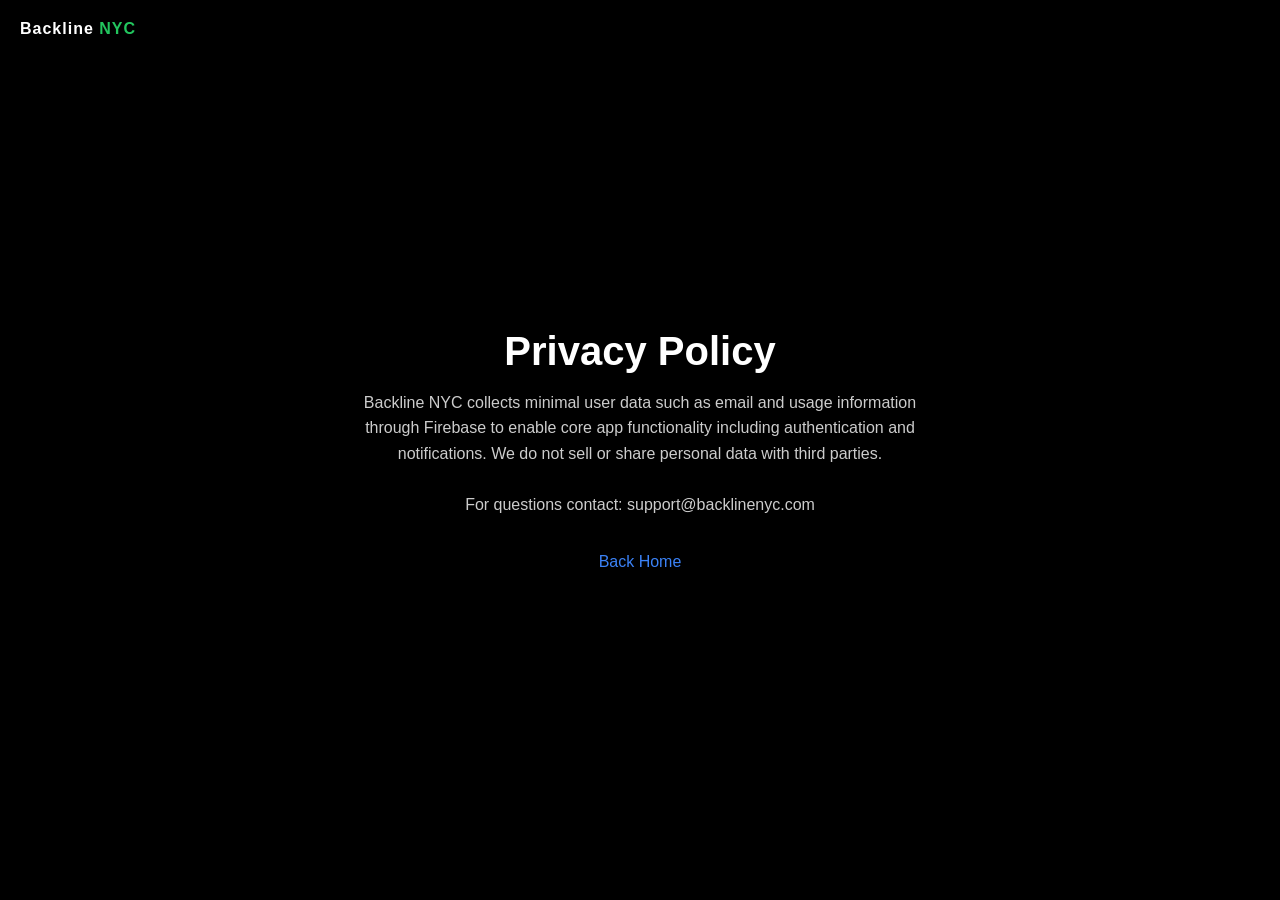
==== privacy.html @ 33d280a6 "Update privacy.html" ====
<!DOCTYPE html>
<html>
<head>
  <title>Privacy Policy - Backline NYC</title>
  <link rel="stylesheet" href="styles.css">
</head>

<body>

  <div class="logo">
    Backline <span class="green">NYC</span>
  </div>

  <div class="center">
    <h1>Privacy Policy</h1>

    <p style="max-width: 600px; opacity: 0.8; line-height: 1.6;">
      Backline NYC collects minimal user data such as email and usage information through Firebase
      to enable core app functionality including authentication and notifications.  
      We do not sell or share personal data with third parties.
      <br><br>
      For questions contact: support@backlinenyc.com
    </p>

    <a href="index.html" style="margin-top: 20px;">Back Home</a>
  </div>

</body>
</html>
---- styles.css ----
body {
  margin: 0;
  font-family: -apple-system, BlinkMacSystemFont, sans-serif;
  background: #000;
  color: #fff;
}

/* Top-left logo */
.logo {
  position: fixed;
  top: 20px;
  left: 20px;
  font-weight: 700;
  letter-spacing: 1px;
}

/* Center content */
.center {
  height: 100vh;
  display: flex;
  justify-content: center;
  align-items: center;
  flex-direction: column;
  text-align: center;
}

/* Title */
h1 {
  font-size: 40px;
  margin: 0;
}

/* Accent colors */
.blue { color: #3b82f6; }
.red { color: #ef4444; }
.yellow { color: #facc15; }
.green { color: #22c55e; }

/* Links */
a {
  color: #3b82f6;
  text-decoration: none;
}

a:hover {
  text-decoration: underline;
}

/* Small footer nav */
.nav {
  position: fixed;
  bottom: 20px;
  left: 20px;
}
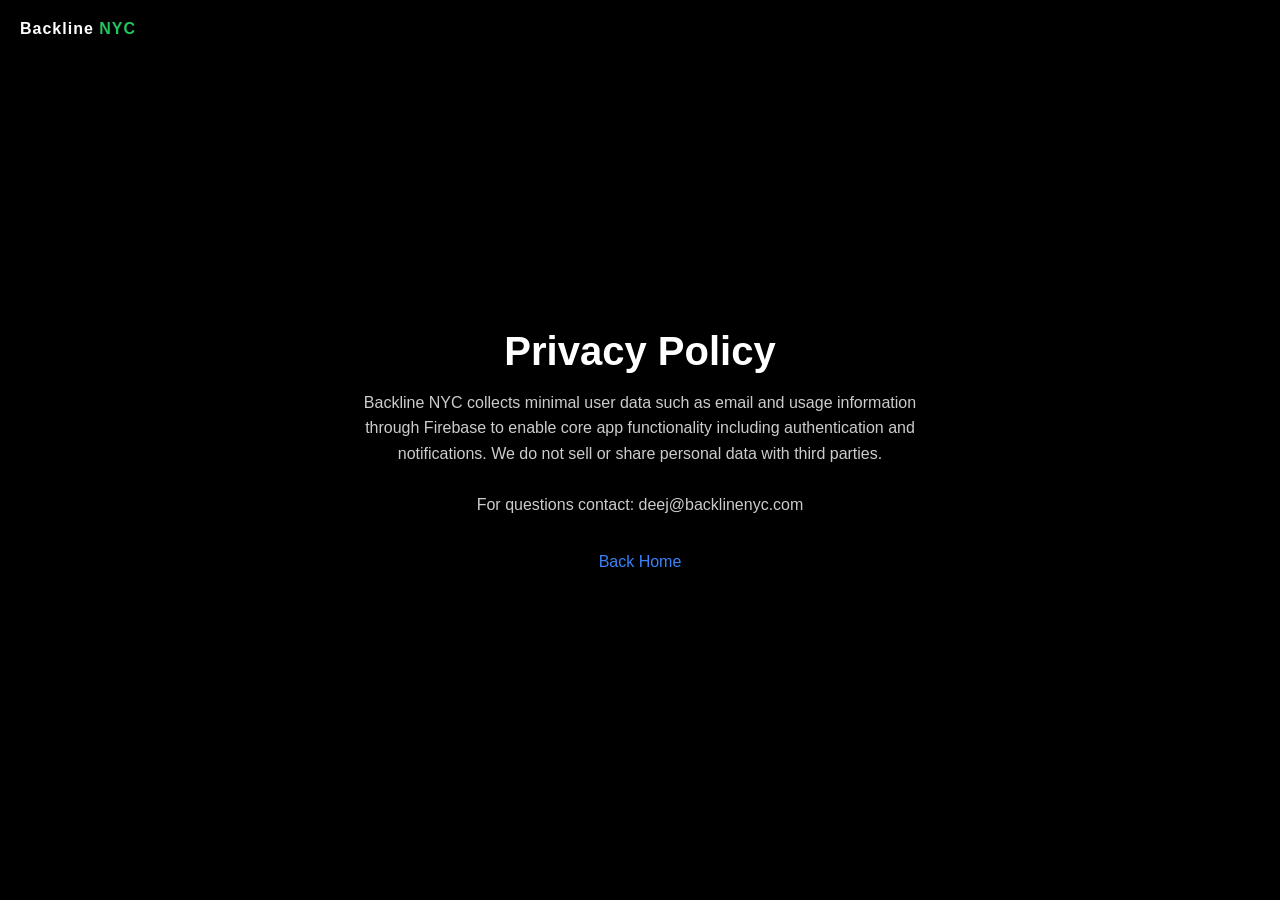
==== commit 577ed260: "Update privacy.html" ====
--- a/privacy.html
+++ b/privacy.html
@@ -19,7 +19,7 @@
       to enable core app functionality including authentication and notifications.  
       We do not sell or share personal data with third parties.
       <br><br>
-      For questions contact: support@backlinenyc.com
+      For questions contact: deej@backlinenyc.com
     </p>
 
     <a href="index.html" style="margin-top: 20px;">Back Home</a>
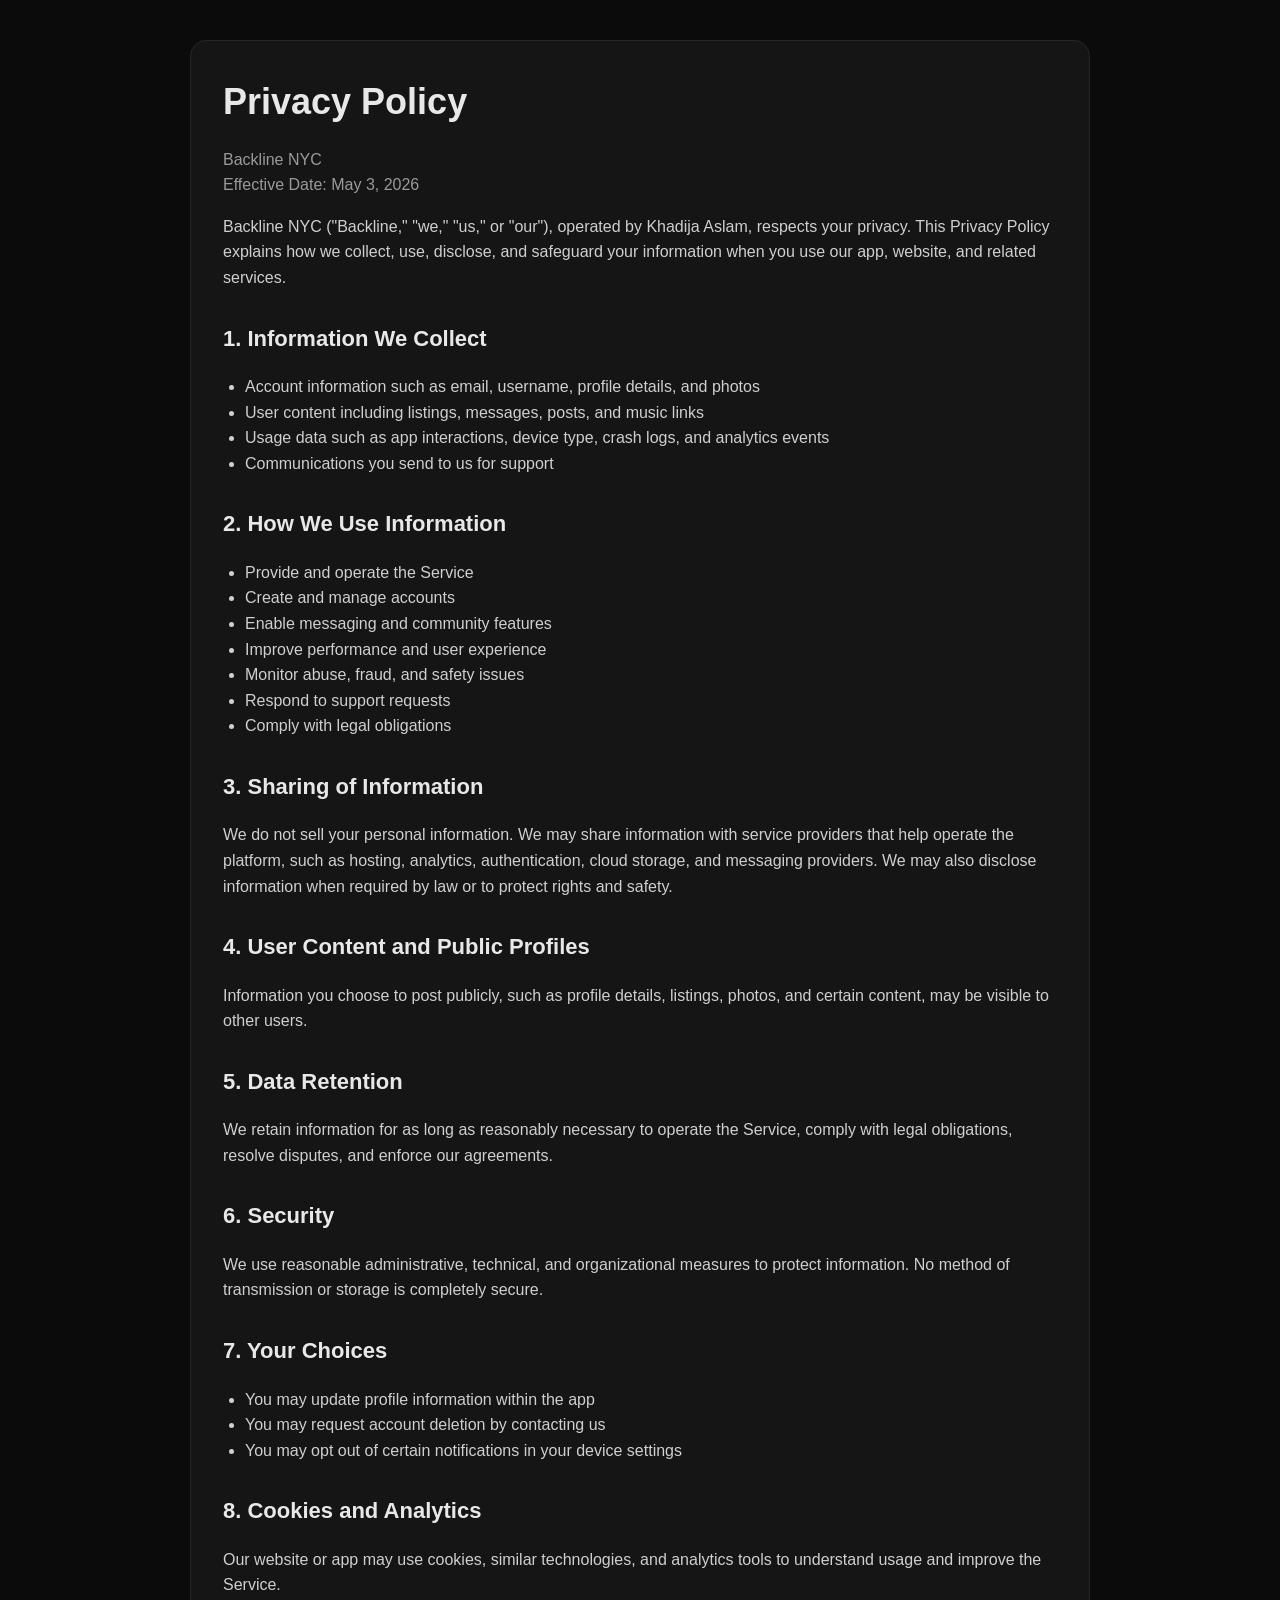
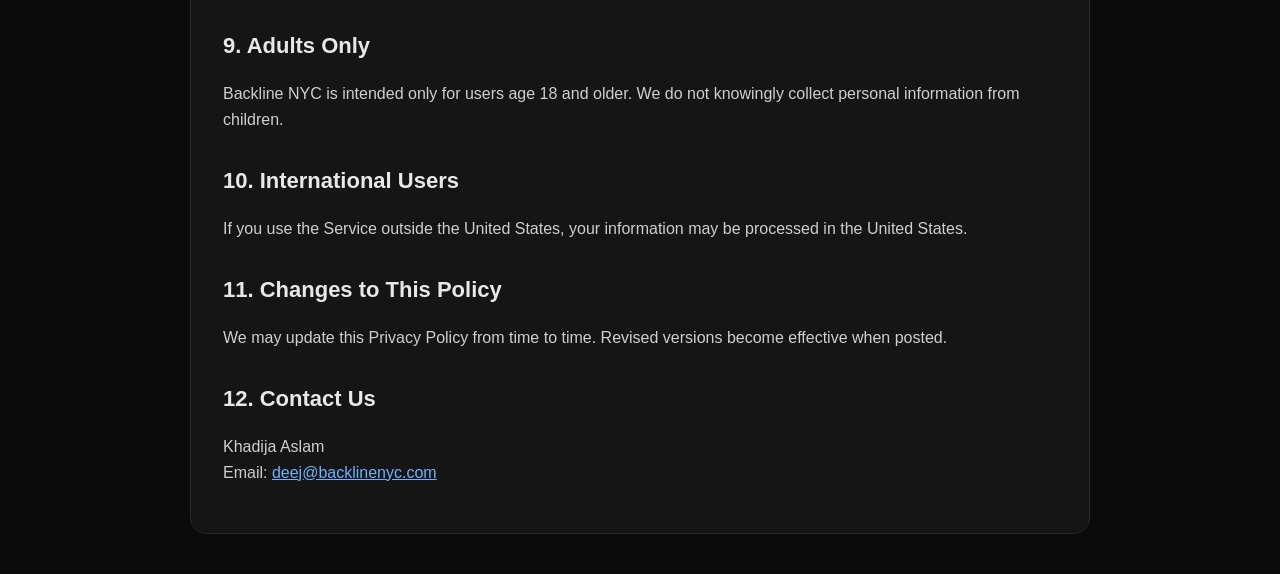
==== commit e4493206: "Update privacy.html" ====
--- a/privacy.html
+++ b/privacy.html
@@ -1,29 +1,42 @@
 <!DOCTYPE html>
-<html>
+<html lang="en">
 <head>
-  <title>Privacy Policy - Backline NYC</title>
-  <link rel="stylesheet" href="styles.css">
+<meta charset="UTF-8">
+<meta name="viewport" content="width=device-width, initial-scale=1.0">
+<title>Backline NYC Privacy Policy</title>
+<style>
+body{margin:0;font-family:-apple-system,BlinkMacSystemFont,'Segoe UI',Roboto,sans-serif;background:#0b0b0b;color:#e8e8e8;line-height:1.6}.container{max-width:900px;margin:0 auto;padding:40px 20px}.card{background:#151515;border:1px solid #262626;border-radius:16px;padding:32px}h1{font-size:36px;margin:0 0 8px}h2{font-size:22px;margin-top:30px}p,li{font-size:16px;color:#cfcfcf}.muted{color:#9a9a9a}a{color:#6db3ff}ul{padding-left:22px}
+</style>
 </head>
-
 <body>
-
-  <div class="logo">
-    Backline <span class="green">NYC</span>
-  </div>
-
-  <div class="center">
-    <h1>Privacy Policy</h1>
-
-    <p style="max-width: 600px; opacity: 0.8; line-height: 1.6;">
-      Backline NYC collects minimal user data such as email and usage information through Firebase
-      to enable core app functionality including authentication and notifications.  
-      We do not sell or share personal data with third parties.
-      <br><br>
-      For questions contact: deej@backlinenyc.com
-    </p>
-
-    <a href="index.html" style="margin-top: 20px;">Back Home</a>
-  </div>
-
+<div class="container"><div class="card">
+<h1>Privacy Policy</h1>
+<p class="muted">Backline NYC<br>Effective Date: May 3, 2026</p>
+<p>Backline NYC ("Backline," "we," "us," or "our"), operated by Khadija Aslam, respects your privacy. This Privacy Policy explains how we collect, use, disclose, and safeguard your information when you use our app, website, and related services.</p>
+<h2>1. Information We Collect</h2>
+<ul><li>Account information such as email, username, profile details, and photos</li><li>User content including listings, messages, posts, and music links</li><li>Usage data such as app interactions, device type, crash logs, and analytics events</li><li>Communications you send to us for support</li></ul>
+<h2>2. How We Use Information</h2>
+<ul><li>Provide and operate the Service</li><li>Create and manage accounts</li><li>Enable messaging and community features</li><li>Improve performance and user experience</li><li>Monitor abuse, fraud, and safety issues</li><li>Respond to support requests</li><li>Comply with legal obligations</li></ul>
+<h2>3. Sharing of Information</h2>
+<p>We do not sell your personal information. We may share information with service providers that help operate the platform, such as hosting, analytics, authentication, cloud storage, and messaging providers. We may also disclose information when required by law or to protect rights and safety.</p>
+<h2>4. User Content and Public Profiles</h2>
+<p>Information you choose to post publicly, such as profile details, listings, photos, and certain content, may be visible to other users.</p>
+<h2>5. Data Retention</h2>
+<p>We retain information for as long as reasonably necessary to operate the Service, comply with legal obligations, resolve disputes, and enforce our agreements.</p>
+<h2>6. Security</h2>
+<p>We use reasonable administrative, technical, and organizational measures to protect information. No method of transmission or storage is completely secure.</p>
+<h2>7. Your Choices</h2>
+<ul><li>You may update profile information within the app</li><li>You may request account deletion by contacting us</li><li>You may opt out of certain notifications in your device settings</li></ul>
+<h2>8. Cookies and Analytics</h2>
+<p>Our website or app may use cookies, similar technologies, and analytics tools to understand usage and improve the Service.</p>
+<h2>9. Adults Only</h2>
+<p>Backline NYC is intended only for users age 18 and older. We do not knowingly collect personal information from children.</p>
+<h2>10. International Users</h2>
+<p>If you use the Service outside the United States, your information may be processed in the United States.</p>
+<h2>11. Changes to This Policy</h2>
+<p>We may update this Privacy Policy from time to time. Revised versions become effective when posted.</p>
+<h2>12. Contact Us</h2>
+<p>Khadija Aslam<br>Email: <a href="mailto:deej@backlinenyc.com">deej@backlinenyc.com</a></p>
+</div></div>
 </body>
 </html>
